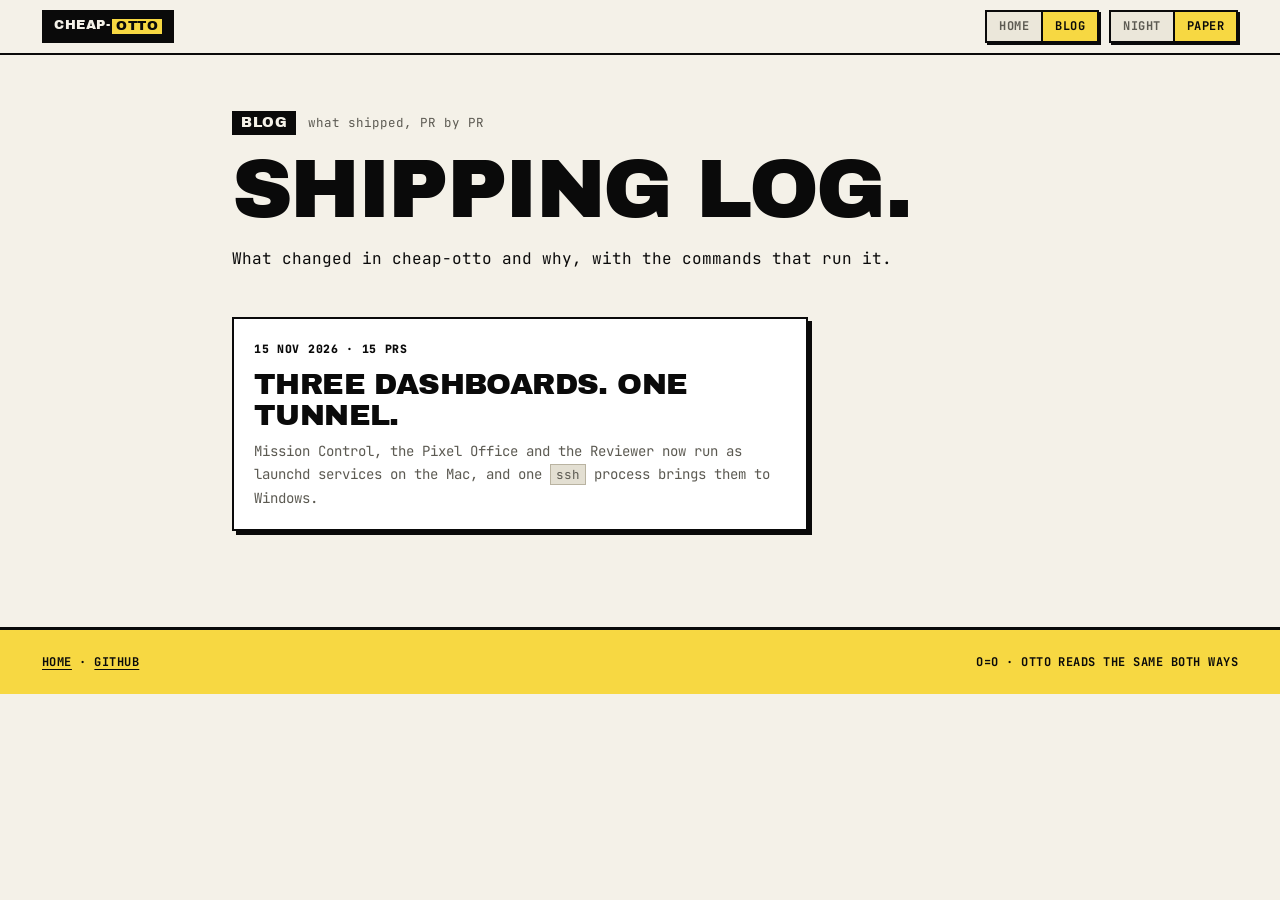
==== docs/blog/index.html @ e677c035 "docs(site): add a blog with the m1-dashboards shipping post docs/blog/ holds an index and a first po" ====
<!doctype html>
<html lang="en" data-theme="night">
<head>
<meta charset="utf-8">
<meta name="viewport" content="width=device-width, initial-scale=1">
<title>Blog · cheap-otto</title>
<meta name="description" content="What shipped in cheap-otto, PR by PR.">
<meta name="theme-color" content="#F7D842">
<link rel="icon" type="image/svg+xml" href="../assets/otto-mark.svg">
<link rel="preconnect" href="https://fonts.googleapis.com">
<link rel="preconnect" href="https://fonts.gstatic.com" crossorigin>
<link href="https://fonts.googleapis.com/css2?family=Archivo+Black&family=JetBrains+Mono:wght@400;700;800&display=swap" rel="stylesheet">
<script>
  (function () {
    var t = null;
    try { t = localStorage.getItem('otto-theme'); } catch (e) {}
    if (t !== 'night' && t !== 'paper') { t = window.matchMedia && matchMedia('(prefers-color-scheme: light)').matches ? 'paper' : 'night'; }
    document.documentElement.setAttribute('data-theme', t);
  })();
</script>
<link rel="stylesheet" href="blog.css">
</head>
<body>

<header class="top">
  <div class="top-in">
    <a class="brandmark" href="../" aria-label="cheap-otto home">cheap-<b>otto</b></a>
    <div class="top-nav">
      <nav class="modenav" aria-label="Site"><a href="../">Home</a><a href="./" class="on" aria-current="page">Blog</a></nav>
      <div class="modenav" role="group" aria-label="Theme"><button type="button" data-theme-btn="night">Night</button><button type="button" data-theme-btn="paper">Paper</button></div>
    </div>
  </div>
</header>

<main class="wrap">
  <div class="post-head">
    <div class="sechead"><span class="sectag">Blog</span><span class="secsub">what shipped, PR by PR</span></div>
    <h1>Shipping log.</h1>
    <p class="lede">What changed in cheap-otto and why, with the commands that run it.</p>
  </div>
  <ul class="posts">
    <li><a class="card post-card" href="2026-11-15-three-dashboards-one-tunnel.html"><span class="label"><time datetime="2026-11-15">15 Nov 2026</time> · 15 PRs</span><span class="t">Three dashboards. One tunnel.</span><p>Mission Control, the Pixel Office and the Reviewer now run as launchd services on the Mac, and one <code>ssh</code> process brings them to Windows.</p></a></li>
  </ul>
</main>

<footer>
  <div class="foot-in">
    <span><a href="../">Home</a> · <a href="https://github.com/cokitron/cheap-otto">GitHub</a></span>
    <span>o=o · otto reads the same both ways</span>
  </div>
</footer>

<script>
(function () {
  var btns = Array.prototype.slice.call(document.querySelectorAll('[data-theme-btn]'));
  function setTheme(t) {
    document.documentElement.setAttribute('data-theme', t);
    btns.forEach(function (b) { b.classList.toggle('on', b.dataset.themeBtn === t); b.setAttribute('aria-pressed', b.dataset.themeBtn === t); });
    try { localStorage.setItem('otto-theme', t); } catch (e) {}
  }
  btns.forEach(function (b) { b.addEventListener('click', function () { setTheme(b.dataset.themeBtn); }); });
  setTheme(document.documentElement.getAttribute('data-theme') || 'night');
})();
</script>
</body>
</html>
---- docs/blog/blog.css ----
/* cheap-otto blog: the tokens and atoms of docs/index.html, cut down for long-form pages. */
:root, [data-theme="night"] {
  --bg: #080808; --surface: #121212; --card: #161616; --press: #252525;
  --ink: #ffffff; --ink-dark: #0a0a0a; --on-dark: #ffffff; --muted: #8e8e8e; --muted-on-dark: #8e8e8e;
  --line-strong: #3a3a3a; --code-bg: #222222; --tile-dark: #171717;
  --yellow: #F7D842; --yellow-hover: #ffe159; --amber: #DE9E1E; --coral: #F07A74; --mint: #4ADE80; --cyan: #38BDF8;
  --link: #F7D842; --focus: #F7D842;
  --shadow-sm: 2px 2px 0 #ffffff; --shadow: 4px 4px 0 #ffffff; --shadow-lg: 6px 6px 0 #ffffff;
  --font-display: "Archivo Black", "Arial Black", Impact, system-ui, sans-serif;
  --font-mono: "JetBrains Mono", "IBM Plex Mono", "SFMono-Regular", "Cascadia Mono", Menlo, Consolas, ui-monospace, monospace;
  color-scheme: dark;
}
[data-theme="paper"] {
  --bg: #f4f1e8; --surface: #ebe7da; --card: #ffffff; --press: #e3dfd2;
  --ink: #0a0a0a; --muted: #5c5a52; --line-strong: #b9b3a1; --code-bg: #e3dfd2; --tile-dark: #0a0a0a;
  --link: #0a0a0a; --focus: #0a0a0a;
  --shadow-sm: 2px 2px 0 #0a0a0a; --shadow: 4px 4px 0 #0a0a0a; --shadow-lg: 6px 6px 0 #0a0a0a;
  color-scheme: light;
}

* { box-sizing: border-box; border-radius: 0; }
body { margin: 0; background: var(--bg); color: var(--ink); font: 14px/1.7 var(--font-mono); -webkit-font-smoothing: antialiased; overflow-x: hidden; }
a { color: var(--link); text-underline-offset: 3px; }
a:hover { background: var(--yellow); color: var(--ink-dark); text-decoration: none; }
:focus-visible { outline: 3px solid var(--focus); outline-offset: 2px; }
code { font-family: var(--font-mono); background: var(--code-bg); border: 1px solid var(--line-strong); padding: 1px 5px; font-size: 12.5px; overflow-wrap: anywhere; }
.wrap { max-width: 860px; margin: 0 auto; padding: 0 22px; }
@media (max-width: 600px) { .wrap { padding: 0 16px; } }

/* header */
header.top { position: sticky; top: 0; z-index: 50; background: var(--bg); border-bottom: 2px solid var(--ink); }
.top-in { display: flex; align-items: center; justify-content: space-between; gap: 12px; padding: 10px 22px; max-width: 1240px; margin: 0 auto; }
@media (max-width: 520px) { .top-in { padding: 10px 16px; } }
.brandmark { display: inline-flex; background: var(--ink); color: var(--bg); font: 400 13px/1 var(--font-display); letter-spacing: .04em; padding: 7px 10px; text-transform: uppercase; text-decoration: none; border: 2px solid var(--ink); }
.brandmark:hover { background: var(--ink); color: var(--bg); }
.brandmark b { background: var(--yellow); color: var(--ink-dark); padding: 1px 4px; font-weight: 400; margin-left: 2px; }
.modenav { display: inline-flex; border: 2px solid var(--ink); background: var(--surface); box-shadow: var(--shadow-sm); }
.modenav a, .modenav button { border: 0; border-right: 2px solid var(--ink); background: transparent; color: var(--muted); padding: 7px 12px; font: 700 12px/1.2 var(--font-mono); letter-spacing: .04em; text-transform: uppercase; text-decoration: none; cursor: pointer; }
.modenav > :last-child { border-right: 0; }
.modenav a:hover, .modenav button:hover { background: var(--press); color: var(--ink); }
.modenav .on { background: var(--yellow); color: var(--ink-dark); }
.top-nav { display: flex; gap: 10px; align-items: center; flex-wrap: wrap; justify-content: flex-end; }

/* article */
.post-head { padding: 56px 0 8px; }
.sechead { display: flex; align-items: baseline; gap: 12px; flex-wrap: wrap; margin: 0 0 10px; }
.sectag { background: var(--ink); color: var(--bg); font: 400 14px/1.3 var(--font-display); letter-spacing: .04em; padding: 3px 9px; text-transform: uppercase; }
.secsub { color: var(--muted); font-size: 12.5px; }
h1 { font: 400 clamp(38px, 8vw, 84px)/.92 var(--font-display); letter-spacing: -.03em; text-transform: uppercase; margin: 16px 0 18px; }
h2 { font: 400 clamp(24px, 4vw, 34px)/1 var(--font-display); letter-spacing: -.02em; text-transform: uppercase; margin: 56px 0 14px; }
h3 { font: 800 13px/1.4 var(--font-mono); letter-spacing: .06em; text-transform: uppercase; margin: 28px 0 8px; }
.lede { font-size: 16px; line-height: 1.65; margin: 0 0 8px; }
p, li { max-width: 72ch; }
ul.tight { padding-left: 20px; }
ul.tight li { margin: 4px 0; }
.label { font-size: 11.5px; font-weight: 800; letter-spacing: .06em; text-transform: uppercase; }
.card { background: var(--card); border: 2px solid var(--ink); box-shadow: var(--shadow); }

/* stat tiles: big number plus a word */
.stats { display: grid; grid-template-columns: repeat(4, minmax(0, 1fr)); gap: 14px; margin: 30px 0 8px; }
@media (max-width: 760px) { .stats { grid-template-columns: repeat(2, minmax(0, 1fr)); } }
.stat { padding: 14px 14px 12px; }
.stat .num { display: block; font: 400 clamp(26px, 4.4vw, 40px)/1 var(--font-display); letter-spacing: -.02em; margin: 8px 0 6px; }
.stat p { margin: 0; color: var(--muted); font-size: 12px; line-height: 1.5; }
.stat.y { background: var(--yellow); color: var(--ink-dark); }
.stat.y p { color: var(--ink-dark); }

/* terminal */
.term { background: var(--tile-dark); color: var(--on-dark); border: 2px solid var(--ink); box-shadow: var(--shadow); font: 12.5px/1.65 var(--font-mono); margin: 18px 0; min-width: 0; }
.term-bar { display: flex; justify-content: space-between; gap: 10px; padding: 6px 12px; border-bottom: 2px solid var(--ink); background: var(--yellow); color: var(--ink-dark); font-weight: 800; font-size: 11px; letter-spacing: .06em; text-transform: uppercase; }
.term pre { margin: 0; padding: 14px 16px; overflow-x: auto; white-space: pre; }
.term .p { color: var(--yellow); } .term .c { color: var(--muted-on-dark); } .term .ok { color: var(--mint); }

/* PR ledger */
.ledger { width: 100%; border-collapse: collapse; margin: 14px 0; background: var(--card); border: 2px solid var(--ink); box-shadow: var(--shadow); font-size: 12.5px; }
.ledger th, .ledger td { text-align: left; vertical-align: top; padding: 9px 12px; border-bottom: 1.5px solid var(--line-strong); }
.ledger th { background: var(--surface); font-weight: 800; letter-spacing: .06em; text-transform: uppercase; font-size: 11px; }
.ledger td:first-child { white-space: nowrap; font-weight: 800; }
.ledger tr.phase td { background: var(--ink); color: var(--bg); font-weight: 800; letter-spacing: .06em; text-transform: uppercase; font-size: 11px; }
.scroll-x { overflow-x: auto; }
@media (max-width: 600px) { .ledger th, .ledger td { padding: 8px 8px; } }

/* post list */
.posts { list-style: none; padding: 0; margin: 28px 0; display: grid; gap: 18px; }
.post-card { display: block; padding: 18px 20px; text-decoration: none; color: var(--ink); transition: transform 60ms ease, box-shadow 60ms ease; }
.post-card:hover { background: var(--card); color: var(--ink); transform: translate(-1px,-1px); box-shadow: var(--shadow-lg); }
.post-card .t { display: block; font: 400 clamp(22px, 4vw, 30px)/1.05 var(--font-display); text-transform: uppercase; letter-spacing: -.02em; margin: 8px 0; }
.post-card p { margin: 0; color: var(--muted); }
@media (prefers-reduced-motion: reduce) { .post-card { transition: none; } .post-card:hover { transform: none; } }

/* footer */
footer { margin-top: 96px; background: var(--yellow); color: var(--ink-dark); border-top: 3px solid var(--ink); }
.foot-in { display: flex; flex-wrap: wrap; justify-content: space-between; gap: 8px 18px; padding: 22px; max-width: 1240px; margin: 0 auto; font-weight: 700; font-size: 12px; text-transform: uppercase; letter-spacing: .04em; }
.foot-in a { color: var(--ink-dark); }
.foot-in a:hover { background: var(--ink-dark); color: var(--yellow); }
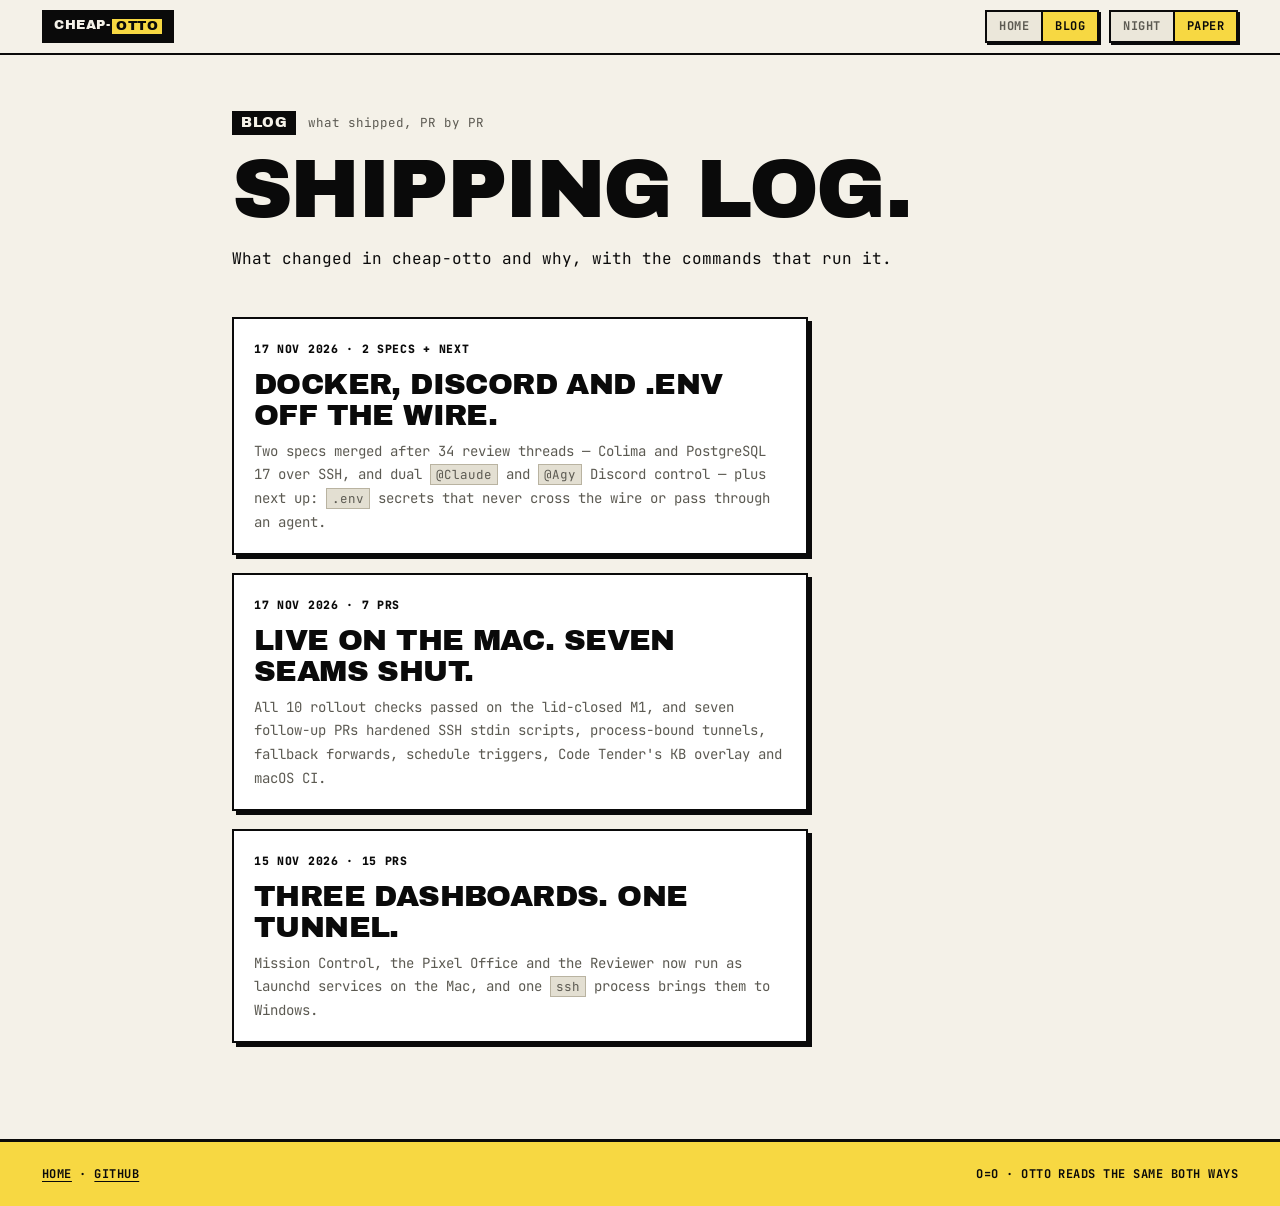
==== commit 37296bfb: "docs(blog): add live-rollout and next-wave spec posts" ====
--- a/docs/blog/index.html
+++ b/docs/blog/index.html
@@ -39,6 +39,8 @@
     <p class="lede">What changed in cheap-otto and why, with the commands that run it.</p>
   </div>
   <ul class="posts">
+    <li><a class="card post-card" href="2026-11-17-docker-discord-and-env-off-the-wire.html"><span class="label"><time datetime="2026-11-17">17 Nov 2026</time> · 2 specs + next</span><span class="t">Docker, Discord and .env off the wire.</span><p>Two specs merged after 34 review threads — Colima and PostgreSQL 17 over SSH, and dual <code>@Claude</code> and <code>@Agy</code> Discord control — plus next up: <code>.env</code> secrets that never cross the wire or pass through an agent.</p></a></li>
+    <li><a class="card post-card" href="2026-11-17-live-on-the-mac.html"><span class="label"><time datetime="2026-11-17">17 Nov 2026</time> · 7 PRs</span><span class="t">Live on the Mac. Seven seams shut.</span><p>All 10 rollout checks passed on the lid-closed M1, and seven follow-up PRs hardened SSH stdin scripts, process-bound tunnels, fallback forwards, schedule triggers, Code Tender's KB overlay and macOS CI.</p></a></li>
     <li><a class="card post-card" href="2026-11-15-three-dashboards-one-tunnel.html"><span class="label"><time datetime="2026-11-15">15 Nov 2026</time> · 15 PRs</span><span class="t">Three dashboards. One tunnel.</span><p>Mission Control, the Pixel Office and the Reviewer now run as launchd services on the Mac, and one <code>ssh</code> process brings them to Windows.</p></a></li>
   </ul>
 </main>
